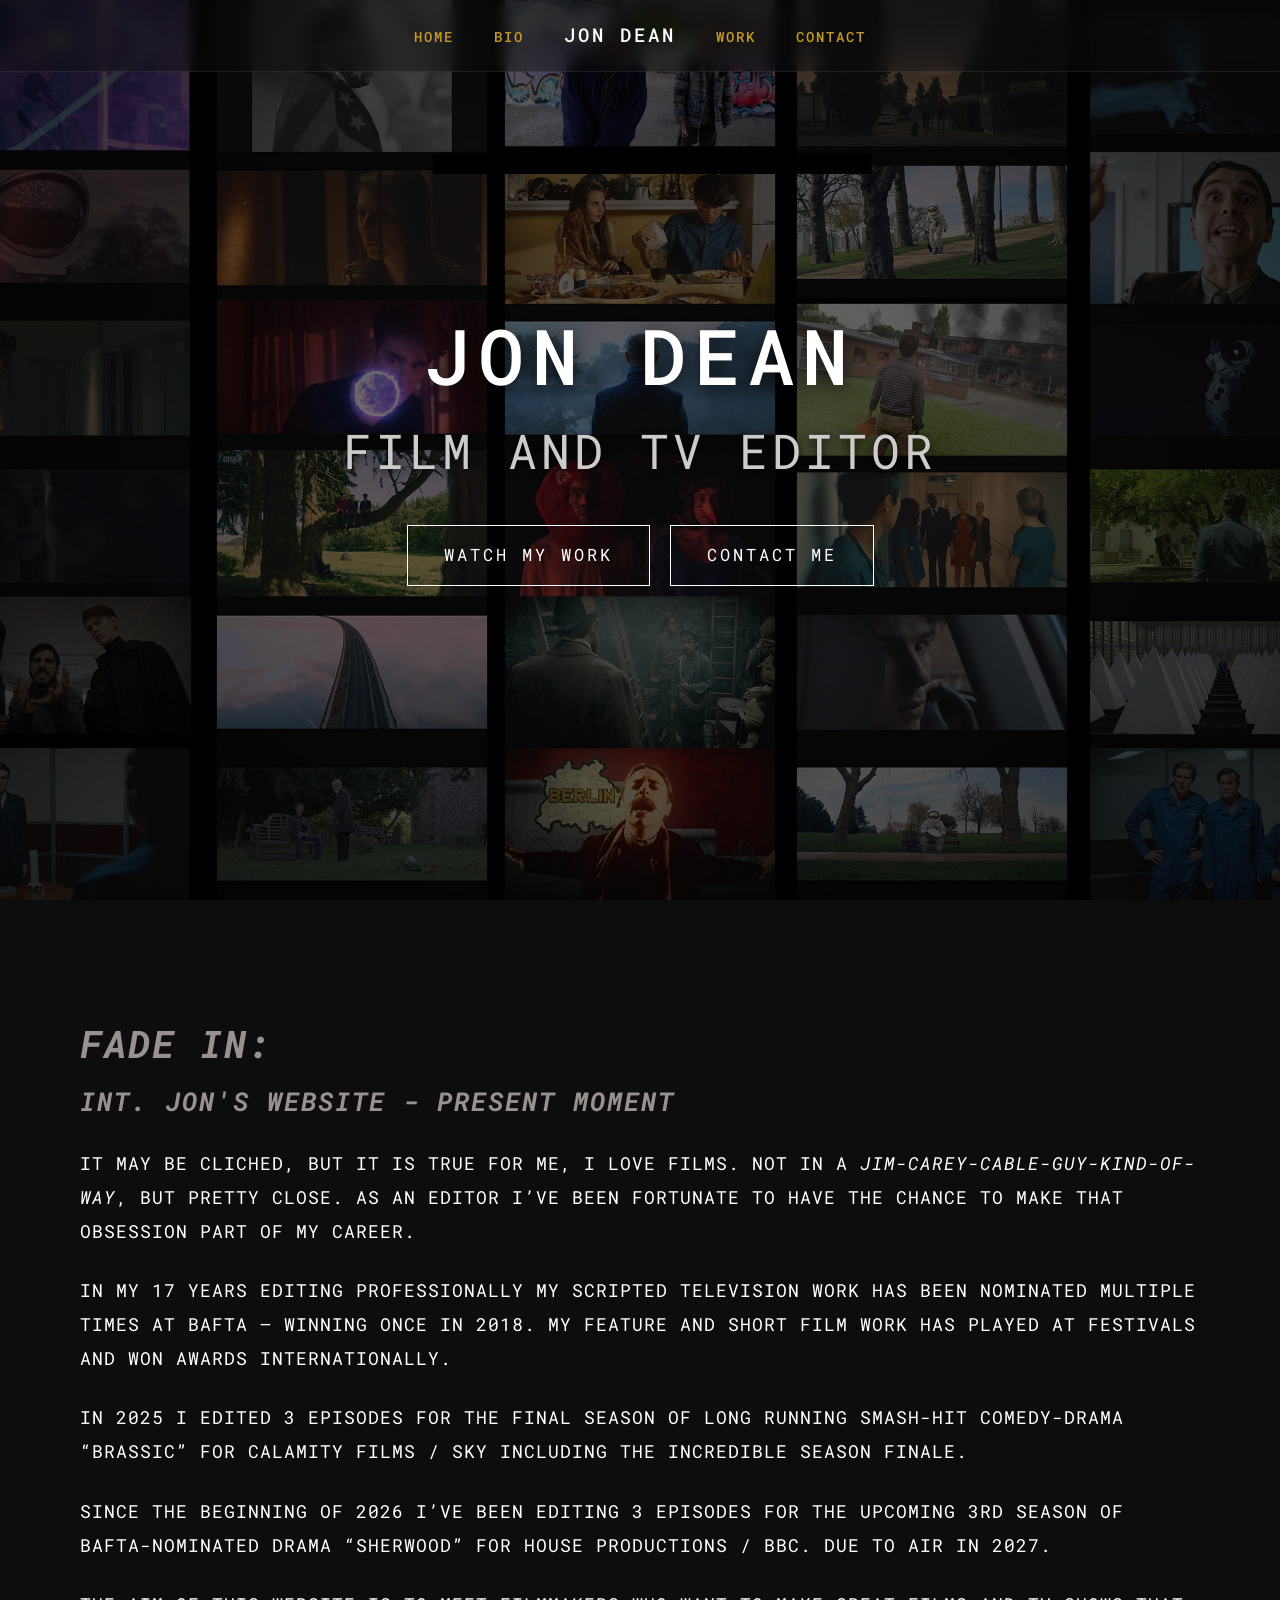
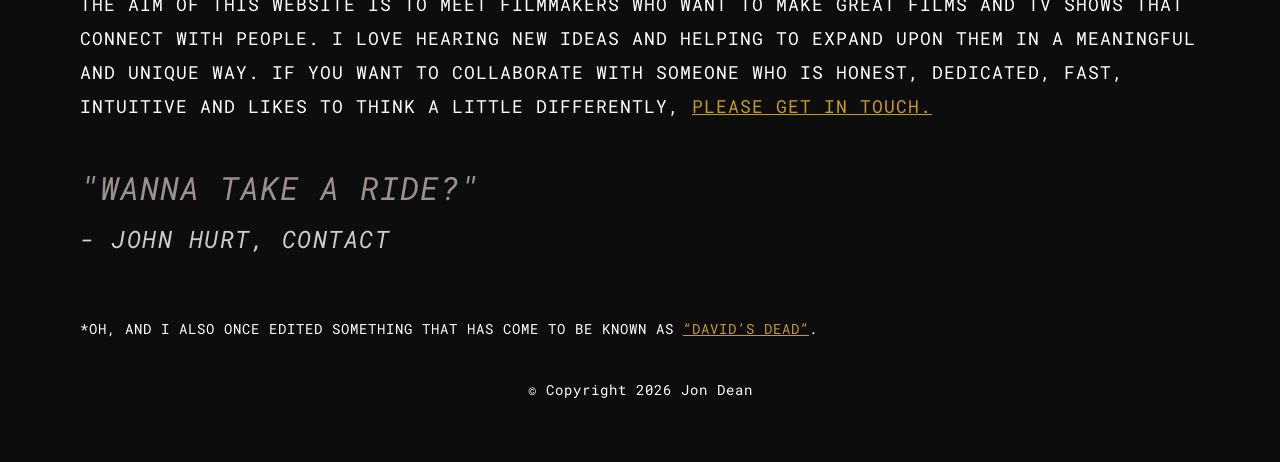
==== index.html @ 11623332 "Description of what you changed" ====
<!DOCTYPE html>
<html lang="en">
<head>
  <meta charset="UTF-8">
  <meta name="viewport" content="width=device-width, initial-scale=1.0">
  <title>Jon Dean - Film & TV Editor</title>
  <link rel="stylesheet" href="style.css">
  <link rel="preconnect" href="https://fonts.googleapis.com">
  <link rel="preconnect" href="https://fonts.gstatic.com" crossorigin>
  <link href="https://fonts.googleapis.com/css2?family=Roboto+Mono:ital,wght@0,100..700;1,100..700&display=swap" rel="stylesheet">
</head>
<body class="home-page">

  <!-- NAVIGATION HEADER -->
  <header class="navbar">
    <nav class="nav-container">
      <ul class="nav-links">
        <li><a href="index.html#home">HOME</a></li>
        <li><a href="index.html#bio">BIO</a></li>
        <li class="logo"><a href="index.html#home">JON DEAN</a></li>
        <li><a href="work.html">WORK</a></li>
        <li><a href="contact.html">CONTACT</a></li>
      </ul>
    </nav>
  </header>

  <!-- HERO SECTION -->
  <section id="home" class="home-hero">
    <img src="images/website-banner.jpg" alt="Jon Dean Grid" class="hero-bg-img">
    <div class="hero-overlay"></div>

    <div class="home-hero-content">
      <h1>JON DEAN</h1>
      <h2>FILM AND TV EDITOR</h2>
      <div class="hero-buttons">
        <a href="work.html" class="btn btn-outline">WATCH MY WORK</a>
        <a href="contact.html" class="btn btn-outline">CONTACT ME</a>
      </div>
    </div>
  </section>

  <!-- Screenplay Bio Section -->
  <section id="bio" class="script-container">
    
    <!-- Script Header Elements (Italicized & Bold) -->
    <h1 class="fade-in"><em>FADE IN:</em></h1>
    <h2 class="scene-heading"><em>INT. JON'S WEBSITE - PRESENT MOMENT</em></h2>

    <!-- Script Body Content -->
    <div class="script-body">
      <p>
        IT MAY BE CLICHED, BUT IT IS TRUE FOR ME, I LOVE FILMS. NOT IN A <em>JIM-CAREY-CABLE-GUY-KIND-OF-WAY</em>, BUT PRETTY CLOSE. AS AN EDITOR I’VE BEEN FORTUNATE TO HAVE THE CHANCE TO MAKE THAT OBSESSION PART OF MY CAREER.
      </p>

      <p>
        IN MY 17 YEARS EDITING PROFESSIONALLY MY SCRIPTED TELEVISION WORK HAS BEEN NOMINATED MULTIPLE TIMES AT BAFTA – WINNING ONCE IN 2018. MY FEATURE AND SHORT FILM WORK HAS PLAYED AT FESTIVALS AND WON AWARDS INTERNATIONALLY.
      </p>

      <p>
        IN 2025 I EDITED 3 EPISODES FOR THE FINAL SEASON OF LONG RUNNING SMASH-HIT COMEDY-DRAMA “BRASSIC” FOR CALAMITY FILMS / SKY INCLUDING THE INCREDIBLE SEASON FINALE.
      </p>

      <p>
        SINCE THE BEGINNING OF 2026 I’VE BEEN EDITING 3 EPISODES FOR THE UPCOMING 3RD SEASON OF BAFTA-NOMINATED DRAMA “SHERWOOD” FOR HOUSE PRODUCTIONS / BBC. DUE TO AIR in 2027.
      </p>

      <p>
        THE AIM OF THIS WEBSITE IS TO MEET FILMMAKERS WHO WANT TO MAKE GREAT FILMS AND TV SHOWS THAT CONNECT WITH PEOPLE. I LOVE HEARING NEW IDEAS AND HELPING TO EXPAND UPON THEM IN A MEANINGFUL AND UNIQUE WAY. IF YOU WANT TO COLLABORATE WITH SOMEONE WHO IS HONEST, DEDICATED, FAST, INTUITIVE AND LIKES TO THINK A LITTLE DIFFERENTLY, <a href="contact.html" class="inline-link">PLEASE GET IN TOUCH.</a>
      </p>
    </div>

    <!-- Script Quote / Outro -->
    <div class="script-quote">
      <p class="quote-line"><em>"WANNA TAKE A RIDE?"</em></p>
      <p class="quote-author"><em>- JOHN HURT, CONTACT</em></p>
    </div>

       <p class="script-footnote">
      *OH, AND I ALSO ONCE EDITED SOMETHING THAT HAS COME TO BE KNOWN AS <a href="https://www.youtube.com/watch?v=97pEKGNT0Xw" class="inline-link" target="_blank" rel="noopener">“DAVID’S DEAD”</a>.
    </p>

  </section>

  <!-- FOOTER -->
  <footer class="site-footer">
    <p>&copy; Copyright <span id="year"></span> Jon Dean</p>
  </footer>

  <script>
    document.getElementById("year").textContent = new Date().getFullYear();
  </script>

</body>
</html>
---- style.css ----
/* ==========================================
   GLOBAL RESET & BASE STYLES
   ========================================== */
* {
  margin: 0;
  padding: 0;
  box-sizing: border-box;
}

html {
  scroll-behavior: smooth;
  scroll-padding-top: 0px; /* Offset for fixed navbar on smooth scroll */
}

body {
  font-family: 'Roboto Mono', monospace;
  background-color: #0d0d0d;
  color: #ffffff;
  line-height: 1.6;
}

a {
  color: inherit;
  text-decoration: none;
}

/* ==========================================
   NAVIGATION BAR
   ========================================== */
.navbar {
  position: fixed;
  top: 0;
  left: 0;
  width: 100%;
  z-index: 1000;
  background: rgba(13, 13, 13, 0.4);
  backdrop-filter: blur(8px);
  -webkit-backdrop-filter: blur(8px);
  border-bottom: 1px solid rgba(255, 255, 255, 0.08);
  padding: 20px 0;
}

.navbar nav ul {
  display: flex;
  justify-content: center;
  align-items: center;
  list-style: none;
  gap: 40px;
}

/* Page titles in header (Gold Accent) */
.navbar nav ul li a {
  font-size: 0.9rem;
  letter-spacing: 2px;
  font-weight: 500;
  color: #c59b27;
  transition: color 0.3s ease, opacity 0.3s ease;
}

.navbar nav ul li a:hover {
  color: #ffffff;
}

/* Center Logo ("JON DEAN") - Crisp White */
.navbar nav ul li.logo a {
  font-size: 1.2rem;
  font-weight: 500;
  letter-spacing: 3px;
  color: #ffffff;
}

/* ==========================================
   BUTTON STYLES
   ========================================== */
.btn {
  display: inline-block;
  padding: 12px 28px;
  font-family: 'Roboto Mono', monospace;
  font-size: 0.85rem;
  letter-spacing: 2px;
  text-transform: uppercase;
  transition: all 0.3s ease;
}

.btn-outline {
  background: transparent;
  color: #ffffff;
  border: 1px solid #ffffff;
}

.btn-outline:hover {
  background: #ffffff;
  color: #0d0d0d;
}

/* ==========================================
   HOMEPAGE STYLES
   ========================================== */
body.home-page {
  background-color: #0d0d0d;
  color: #ffffff;
}

/* Homepage Hero Section - Centered Layout */
.home-hero {
  position: relative;
  width: 100%;
  height: 100vh;
  overflow: hidden;
  display: flex;
  justify-content: center;
  align-items: center;
  text-align: center;
  padding: 0 20px;
}

/* Hero Background Image */
.home-hero .hero-bg-img {
  position: absolute;
  top: 0;
  left: 0;
  width: 100%;
  height: 100%;
  object-fit: cover;
  object-position: center center;
  z-index: 1;
}

.home-hero .hero-overlay {
  position: absolute;
  top: 0;
  left: 0;
  width: 100%;
  height: 100%;
  background: rgba(0, 0, 0, 0.45);
  z-index: 2;
}

.home-hero-content {
  position: relative;
  z-index: 3;
  max-width: 800px;
  margin: 0 auto;
}

.home-hero-content h1 {
  font-family: 'Roboto Mono', monospace;
  font-size: clamp(2.8rem, 6vw, 5rem);
  font-weight: 500;
  letter-spacing: 8px;
  line-height: 1.1;
  margin-bottom: 15px;
  text-shadow: 0 4px 20px rgba(0, 0, 0, 0.8);
}

.home-hero-content h2 {
  font-family: 'Roboto Mono', monospace;
  font-size: clamp(3rem, 2vw, 4rem);
  font-weight: 400;
  letter-spacing: 4px;
  color: #cccccc;
  margin-bottom: 35px;
  text-shadow: 0 2px 10px rgba(0, 0, 0, 0.8);
}

.hero-buttons {
  display: flex;
  justify-content: center;
  gap: 20px;
}

/* Homepage Hero Buttons - Larger Box & Text Size */
.hero-buttons .btn {
  padding: 16px 36px;
  font-size: 1.05rem;
  letter-spacing: 3px;
}

/* ==========================================
   SCREENPLAY BIO SECTION
   ========================================== */
.script-container {
  max-width: 1200px;
  margin: 0 auto;
  padding: 120px 40px 30px;
  font-family: 'Roboto Mono', monospace;
  color: #ffffff; /* Crisp white for main text */
  text-align: left;
}

/* Headings: FADE IN: & INT. JON'S WEBSITE (#99908F) */
.script-container .fade-in {
  font-size: 2.4rem;
  font-weight: 700;
  letter-spacing: 2px;
  margin-bottom: 20px;
  line-height: 1.2;
  color: #99908F;
}

.script-container .scene-heading {
  font-size: 1.62rem;
  font-weight: 700;
  letter-spacing: 2px;
  margin-bottom: 30px;
  line-height: 1.2;
  color: #99908F;
}

/* Script Body Paragraphs */
.script-body p {
  font-size: 1.14rem;
  line-height: 1.85;
  letter-spacing: 1px;
  color: #ffffff;
  margin-bottom: 26px;
  text-transform: uppercase;
}

.script-body p em {
  font-style: italic;
}

/* Inline Link ("PLEASE GET IN TOUCH") */
.script-body .inline-link {
  color: #c59b27;
  text-decoration: underline;
  transition: opacity 0.2s ease, color 0.2s ease;
}

.script-body .inline-link:hover {
  color: #ffffff;
  opacity: 0.85;
}

/* Quote Section ("WANNA TAKE A RIDE?") (#99908F) */
.script-quote {
  margin-top: 45px;
}

.script-quote .quote-line {
  font-size: 2rem;
  line-height: 1.25;
  margin-bottom: 12px;
  letter-spacing: 1px;
  text-transform: uppercase;
  color: #99908F;
}

/* John Hurt Attribution (#99908F) */
.script-quote .quote-author {
  font-size: 1.5rem;
  color: #99908F;
  letter-spacing: 1.5px;
  text-transform: uppercase;
}

/* John Hurt Attribution (Scaled down 25% to 1.5rem) */
.script-quote .quote-author {
  font-size: 1.5rem; /* Reduced from 2rem */
  color: #cccccc; /* Light grey */
  letter-spacing: 1.5px;
  text-transform: uppercase;
}

/* John Hurt Attribution (#99908F) */
.script-quote .quote-author {
  font-size: 1.5rem;
  color: #99908F;
  letter-spacing: 1.5px;
  text-transform: uppercase;
}

/* Small footnote below the quote */
.script-footnote {
  margin-top: 60px;
  font-size: 0.85rem;
  line-height: 1.6;
  letter-spacing: 1px;
  color: #ffffff;
  text-transform: uppercase;
}

.script-footnote a.inline-link,
.script-footnote a.inline-link:visited {
  color: #c59b27;
  text-decoration: underline;
}

.script-footnote a.inline-link:hover {
  color: #ffffff;
  opacity: 0.85;
}

/* John Hurt Attribution (Scaled down 25% to 1.5rem) */
.script-quote .quote-author {
  font-size: 1.5rem; /* Reduced from 2rem */
  color: #cccccc; /* Light grey */
  letter-spacing: 1.5px;
  text-transform: uppercase;
}


/* ==========================================
   PORTFOLIO & WORK STYLES
   ========================================== */
.work-hero {
  padding-top: 140px;
  padding-bottom: 40px;
  text-align: center;
}

/* SHOW DON'T TELL - Exact match to CUT TO DIALOGUE */
.work-hero h1 {
  font-family: 'Roboto Mono', monospace;
  font-size: clamp(2.5rem, 5vw, 3.5rem);
  font-weight: 500;
  letter-spacing: 6px;
  color: #ffffff;
  margin-bottom: 25px;
}

.work-hero p {
  color: #888888;
  font-size: 0.9rem;
  letter-spacing: 1px;
  margin-bottom: 30px;
}

.work-hero p a {
  color: #c59b27; /* Gold accent color */
  text-decoration: underline;
  transition: opacity 0.3s ease;
}

.work-hero p a:hover {
  opacity: 0.8;
}

.work-jump-nav {
  display: flex;
  justify-content: center;
  gap: 20px;
}

/* Work Page Buttons (TELEVISION & FILM) - Slightly Larger */
.work-jump-nav .btn {
  padding: 16px 36px;
  font-size: 1.05rem;
  letter-spacing: 3px;
}

.portfolio-container {
  max-width: 1200px;
  margin: 0 auto;
  padding: 40px 20px 100px;
}

.work-category {
  margin-bottom: 80px;
}

.work-category h2 {
  font-size: 1.5rem;
  letter-spacing: 3px;
  margin-bottom: 30px;
  border-bottom: 1px solid #222222;
  padding-bottom: 10px;
}

.portfolio-grid {
  display: grid;
  grid-template-columns: repeat(auto-fill, minmax(320px, 1fr));
  gap: 30px;
}

.portfolio-item {
  cursor: pointer;
  background: #141414;
  border: 1px solid #222222;
  transition: transform 0.3s ease, border-color 0.3s ease;
}

.portfolio-item:hover {
  transform: translateY(-5px);
  border-color: #444444;
}

.thumb-wrapper {
  position: relative;
  width: 100%;
  padding-top: 56.25%; /* 16:9 Aspect Ratio */
  overflow: hidden;
  background: #000;
}

.thumb-wrapper img {
  position: absolute;
  top: 0;
  left: 0;
  width: 100%;
  height: 100%;
  object-fit: cover;
  opacity: 0.85;
  transition: opacity 0.3s ease;
}

.portfolio-item:hover .thumb-wrapper img {
  opacity: 1;
}

.thumb-overlay {
  position: absolute;
  top: 0;
  left: 0;
  width: 100%;
  height: 100%;
  display: flex;
  justify-content: center;
  align-items: center;
  background: rgba(0, 0, 0, 0.3);
  opacity: 0;
  transition: opacity 0.3s ease;
}

.portfolio-item:hover .thumb-overlay {
  opacity: 1;
}

.play-icon {
  font-size: 2rem;
  color: #ffffff;
}

.item-info {
  padding: 20px;
}

.item-info h3 {
  font-size: 1rem;
  letter-spacing: 1.5px;
  margin-bottom: 5px;
}

.item-info p {
  font-size: 0.8rem;
  color: #777777;
  letter-spacing: 1px;
}

/* Graphic-only items (no video yet, e.g. Sherwood) */
.portfolio-item.no-video {
  cursor: default;
}

.portfolio-item.no-video:hover {
  transform: none;
  border-color: #222222;
}

/* Show the whole logo instead of cropping it to fill the box */
.portfolio-item.no-video .thumb-wrapper img {
  object-fit: contain;
  opacity: 1;
}

/* ==========================================
   LIGHTBOX MODAL
   ========================================== */
.video-modal {
  position: fixed;
  top: 0;
  left: 0;
  width: 100%;
  height: 100%;
  z-index: 2000;
  display: flex;
  justify-content: center;
  align-items: center;
  visibility: hidden;
  opacity: 0;
  transition: opacity 0.3s ease, visibility 0.3s ease;
}

.video-modal.active {
  visibility: visible;
  opacity: 1;
}

.modal-backdrop {
  position: absolute;
  top: 0;
  left: 0;
  width: 100%;
  height: 100%;
  background: rgba(0, 0, 0, 0.9);
}

.modal-content {
  position: relative;
  width: 90%;
  max-width: 900px;
  background: #111111;
  border: 1px solid #333333;
  z-index: 2001;
  padding: 30px;
  max-height: 90vh;
  overflow-y: auto;
}

.modal-close {
  position: absolute;
  top: 15px;
  right: 20px;
  background: none;
  border: none;
  color: #ffffff;
  font-size: 2rem;
  cursor: pointer;
  line-height: 1;
}

.iframe-container {
  position: relative;
  width: 100%;
  padding-top: 56.25%;
  margin-bottom: 25px;
  background: #000;
}

.iframe-container iframe {
  position: absolute;
  top: 0;
  left: 0;
  width: 100%;
  height: 100%;
}

.modal-info h3 {
  font-size: 1.3rem;
  letter-spacing: 2px;
  margin-bottom: 5px;
}

.modal-info h4 {
  font-size: 0.9rem;
  color: #888888;
  margin-bottom: 15px;
}

.modal-info p {
  font-size: 0.85rem;
  color: #cccccc;
  line-height: 1.6;
}

/* ==========================================
   CONTACT PAGE STYLES
   ========================================== */
body.contact-page {
  background-color: #0d0d0d;
  color: #ffffff;
}

/* Hero Section: 80vh creates space for form below */
.contact-hero {
  position: relative;
  width: 100%;
  height: 80vh;
  overflow: hidden;
  display: flex;
  justify-content: center;
  align-items: center;
  text-align: center;
  padding: 0 20px;
}

/* Background Image: crops out top black bar & centers subject */
.hero-bg-img {
  position: absolute;
  top: 0;
  left: 0;
  width: 100%;
  height: 100%;
  object-fit: cover;
  object-position: center 30%;
  z-index: 1;
}

/* Dark contrast overlay for text readability */
.hero-overlay {
  position: absolute;
  top: 0;
  left: 0;
  width: 100%;
  height: 100%;
  background: rgba(0, 0, 0, 0.35);
  z-index: 2;
}

.contact-hero-content {
  position: relative;
  z-index: 3;
  margin-top: 40px;
}

.contact-hero h1 {
  font-family: 'Roboto Mono', monospace;
  font-size: clamp(2.5rem, 5vw, 4.5rem);
  font-weight: 500;
  letter-spacing: 6px;
  color: #ffffff;
  margin-bottom: 25px;
  text-shadow: 0 2px 10px rgba(0, 0, 0, 0.6);
}

.contact-intro {
  font-family: 'Roboto Mono', monospace;
  font-size: clamp(0.85rem, 1.5vw, 1rem);
  color: #e0e0e0;
  line-height: 1.7;
  letter-spacing: 1px;
  text-shadow: 0 1px 6px rgba(0, 0, 0, 0.7);
}

/* Form Container below the Hero */
.contact-form-container {
  max-width: 650px;
  margin: 0 auto;
  padding: 60px 20px 100px;
}

.contact-form {
  display: flex;
  flex-direction: column;
  gap: 24px;
}

.form-group {
  display: flex;
  flex-direction: column;
  gap: 8px;
}

.form-group label {
  font-family: 'Roboto Mono', monospace;
  font-size: 0.85rem;
  text-transform: uppercase;
  letter-spacing: 1px;
  color: #ffffff;
}

.form-group input,
.form-group textarea {
  width: 100%;
  background: #181818;
  border: 1px solid #333333;
  color: #ffffff;
  padding: 14px 16px;
  font-family: 'Roboto Mono', monospace;
  font-size: 0.95rem;
  border-radius: 2px;
  outline: none;
  transition: border-color 0.3s ease, background-color 0.3s ease;
}

.form-group input:focus,
.form-group textarea:focus {
  border-color: #ffffff;
  background: #202020;
}

.contact-form button {
  align-self: flex-start;
  margin-top: 10px;
  cursor: pointer;
}

/* ==========================================
   SITE FOOTER (Copyright Notice)
   ========================================== */
.site-footer {
  max-width: 1200px;
  margin: 0 auto;
  padding: 10px 40px 60px;
  text-align: center; /* Centred as requested */
  font-family: 'Roboto Mono', monospace;
  font-size: 0.85rem;
  color: #ffffff;
  letter-spacing: 1px;
}
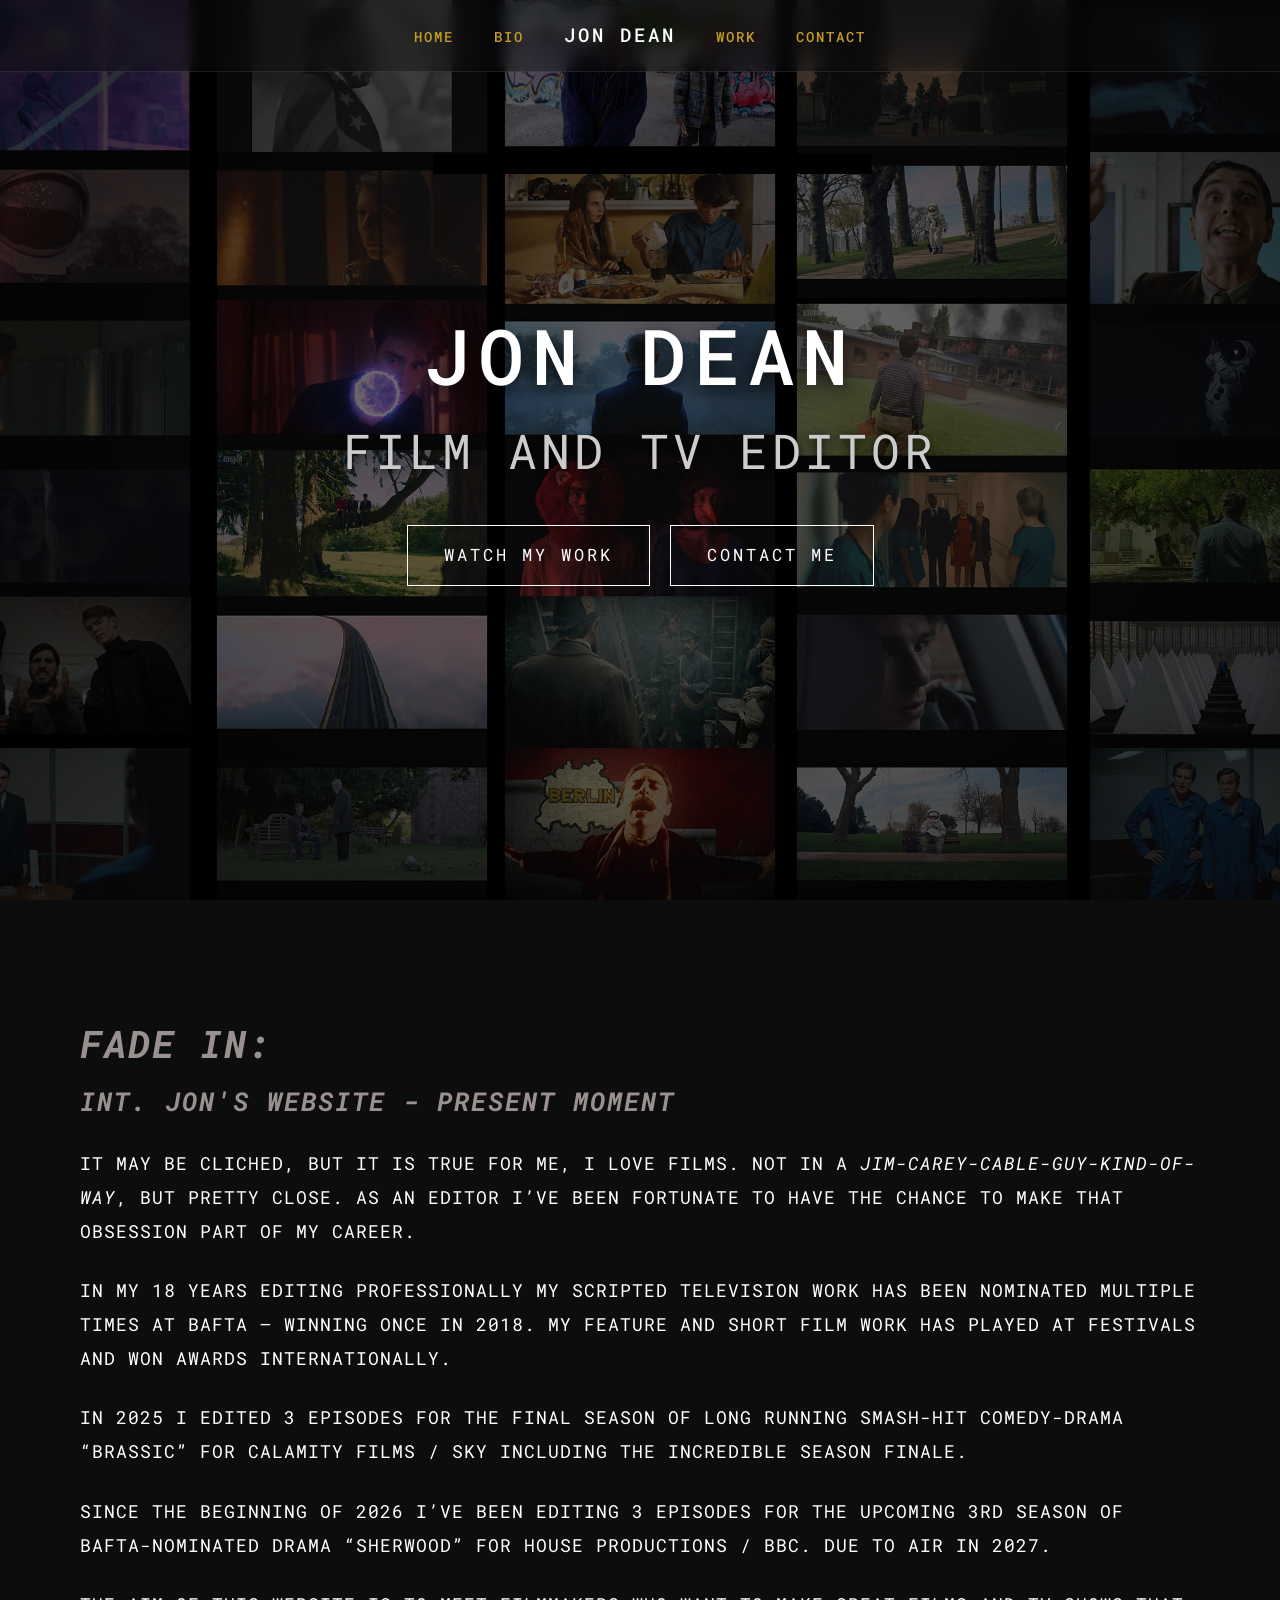
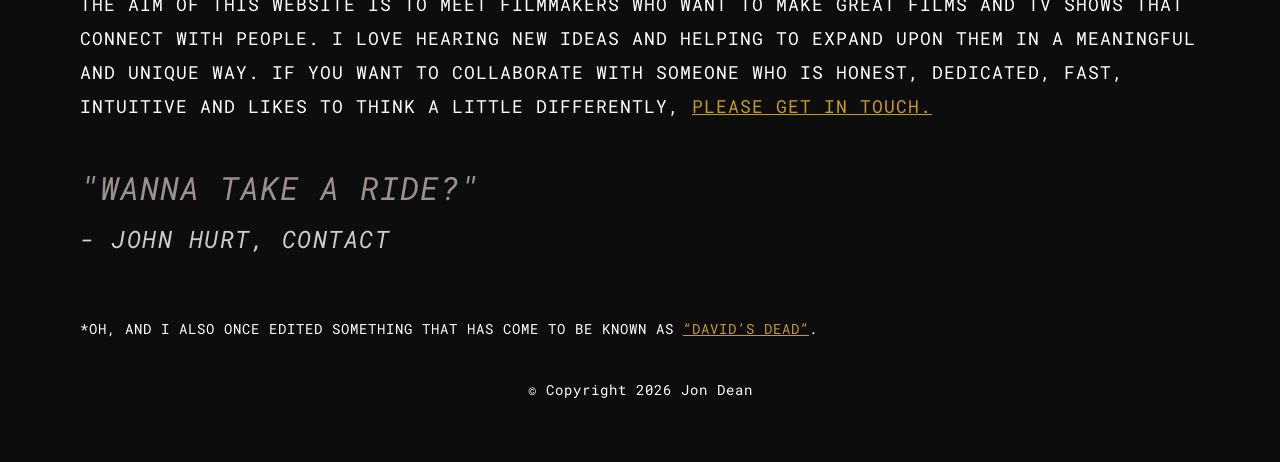
==== commit d5637277: "Description of what you changed" ====
--- a/index.html
+++ b/index.html
@@ -53,7 +53,7 @@
       </p>
 
       <p>
-        IN MY 17 YEARS EDITING PROFESSIONALLY MY SCRIPTED TELEVISION WORK HAS BEEN NOMINATED MULTIPLE TIMES AT BAFTA – WINNING ONCE IN 2018. MY FEATURE AND SHORT FILM WORK HAS PLAYED AT FESTIVALS AND WON AWARDS INTERNATIONALLY.
+        IN MY 18 YEARS EDITING PROFESSIONALLY MY SCRIPTED TELEVISION WORK HAS BEEN NOMINATED MULTIPLE TIMES AT BAFTA – WINNING ONCE IN 2018. MY FEATURE AND SHORT FILM WORK HAS PLAYED AT FESTIVALS AND WON AWARDS INTERNATIONALLY.
       </p>
 
       <p>
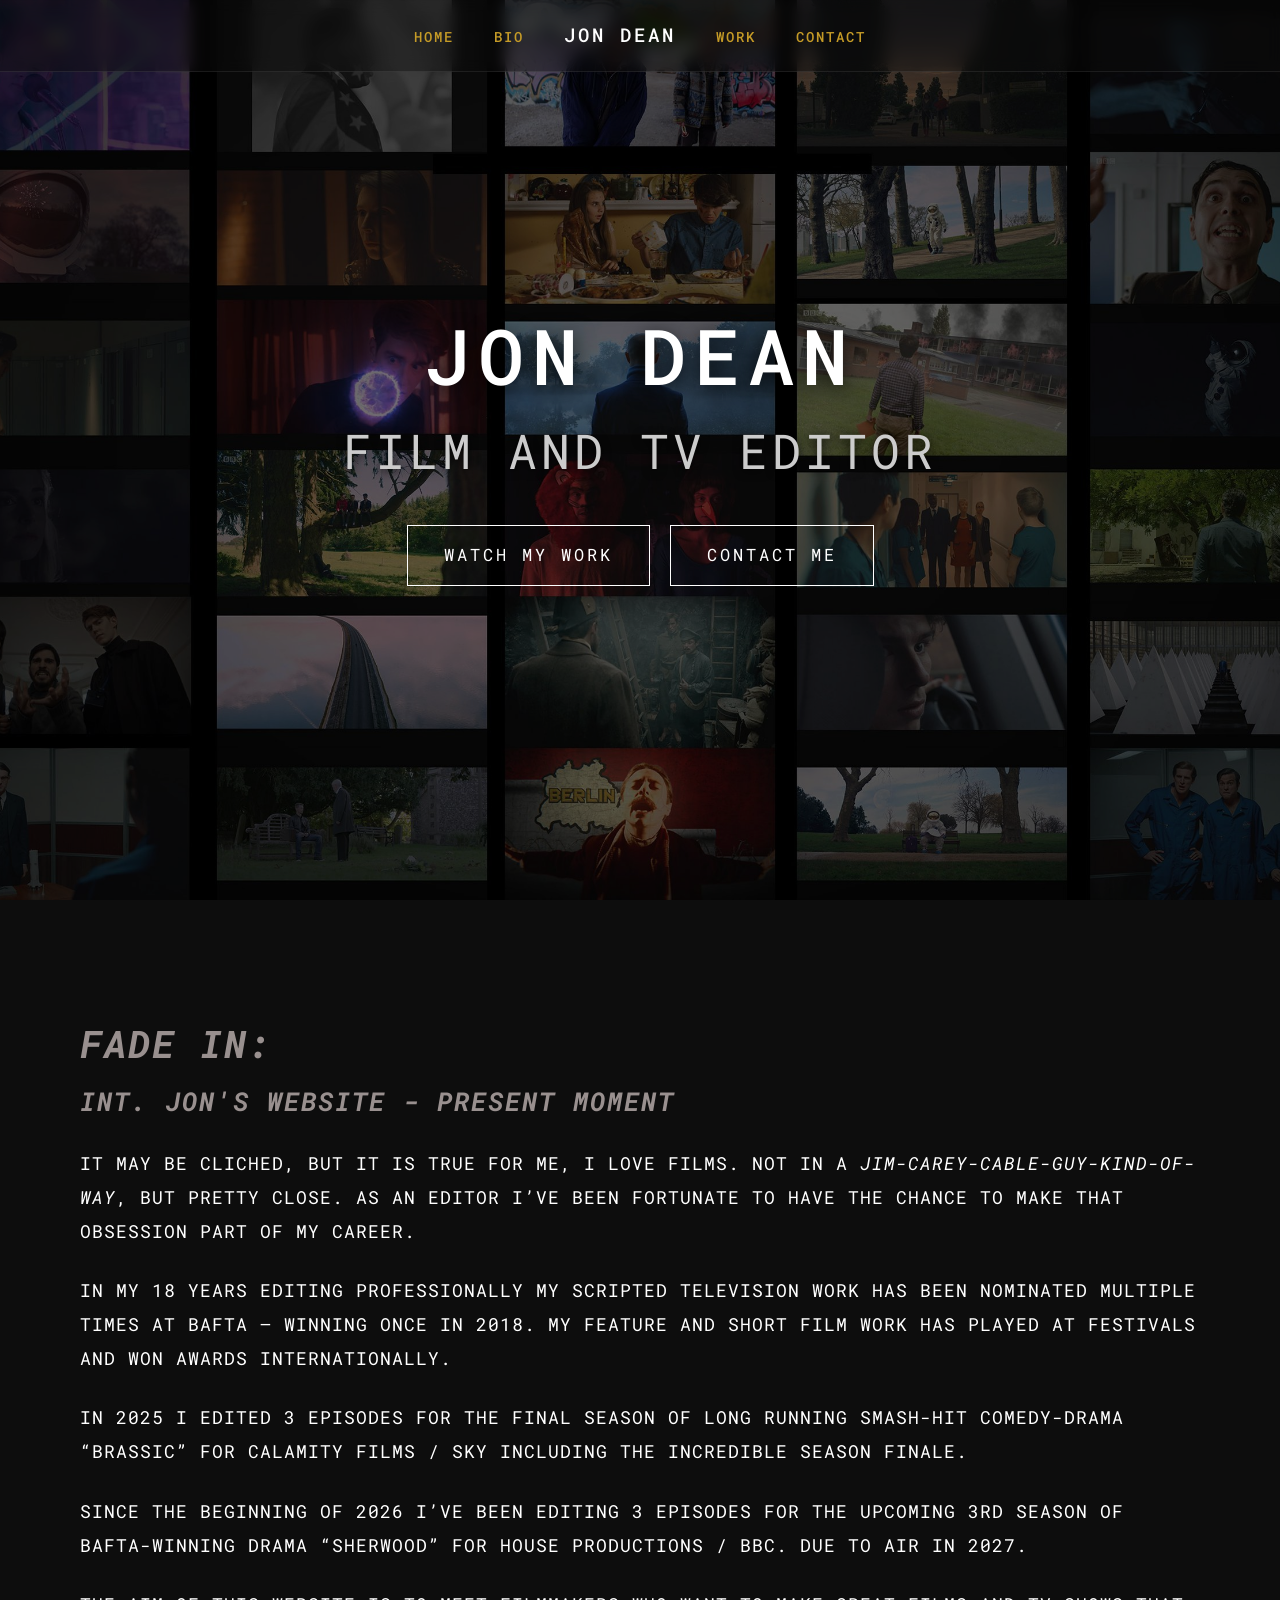
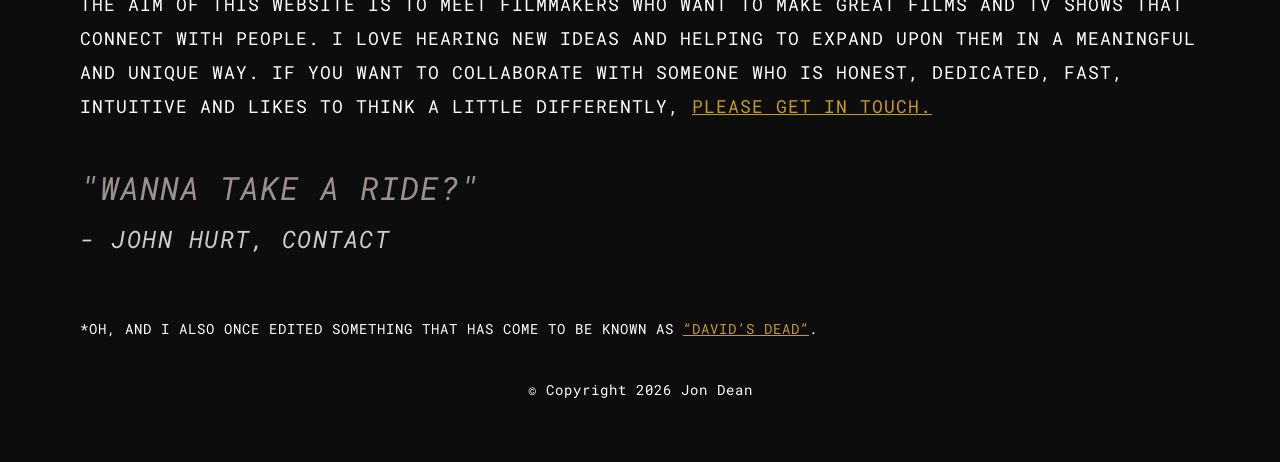
==== commit 5dbf02d5: "Updated portfolio details" ====
--- a/index.html
+++ b/index.html
@@ -61,7 +61,7 @@
       </p>
 
       <p>
-        SINCE THE BEGINNING OF 2026 I’VE BEEN EDITING 3 EPISODES FOR THE UPCOMING 3RD SEASON OF BAFTA-NOMINATED DRAMA “SHERWOOD” FOR HOUSE PRODUCTIONS / BBC. DUE TO AIR in 2027.
+        SINCE THE BEGINNING OF 2026 I’VE BEEN EDITING 3 EPISODES FOR THE UPCOMING 3RD SEASON OF BAFTA-WINNING DRAMA “SHERWOOD” FOR HOUSE PRODUCTIONS / BBC. DUE TO AIR in 2027.
       </p>
 
       <p>
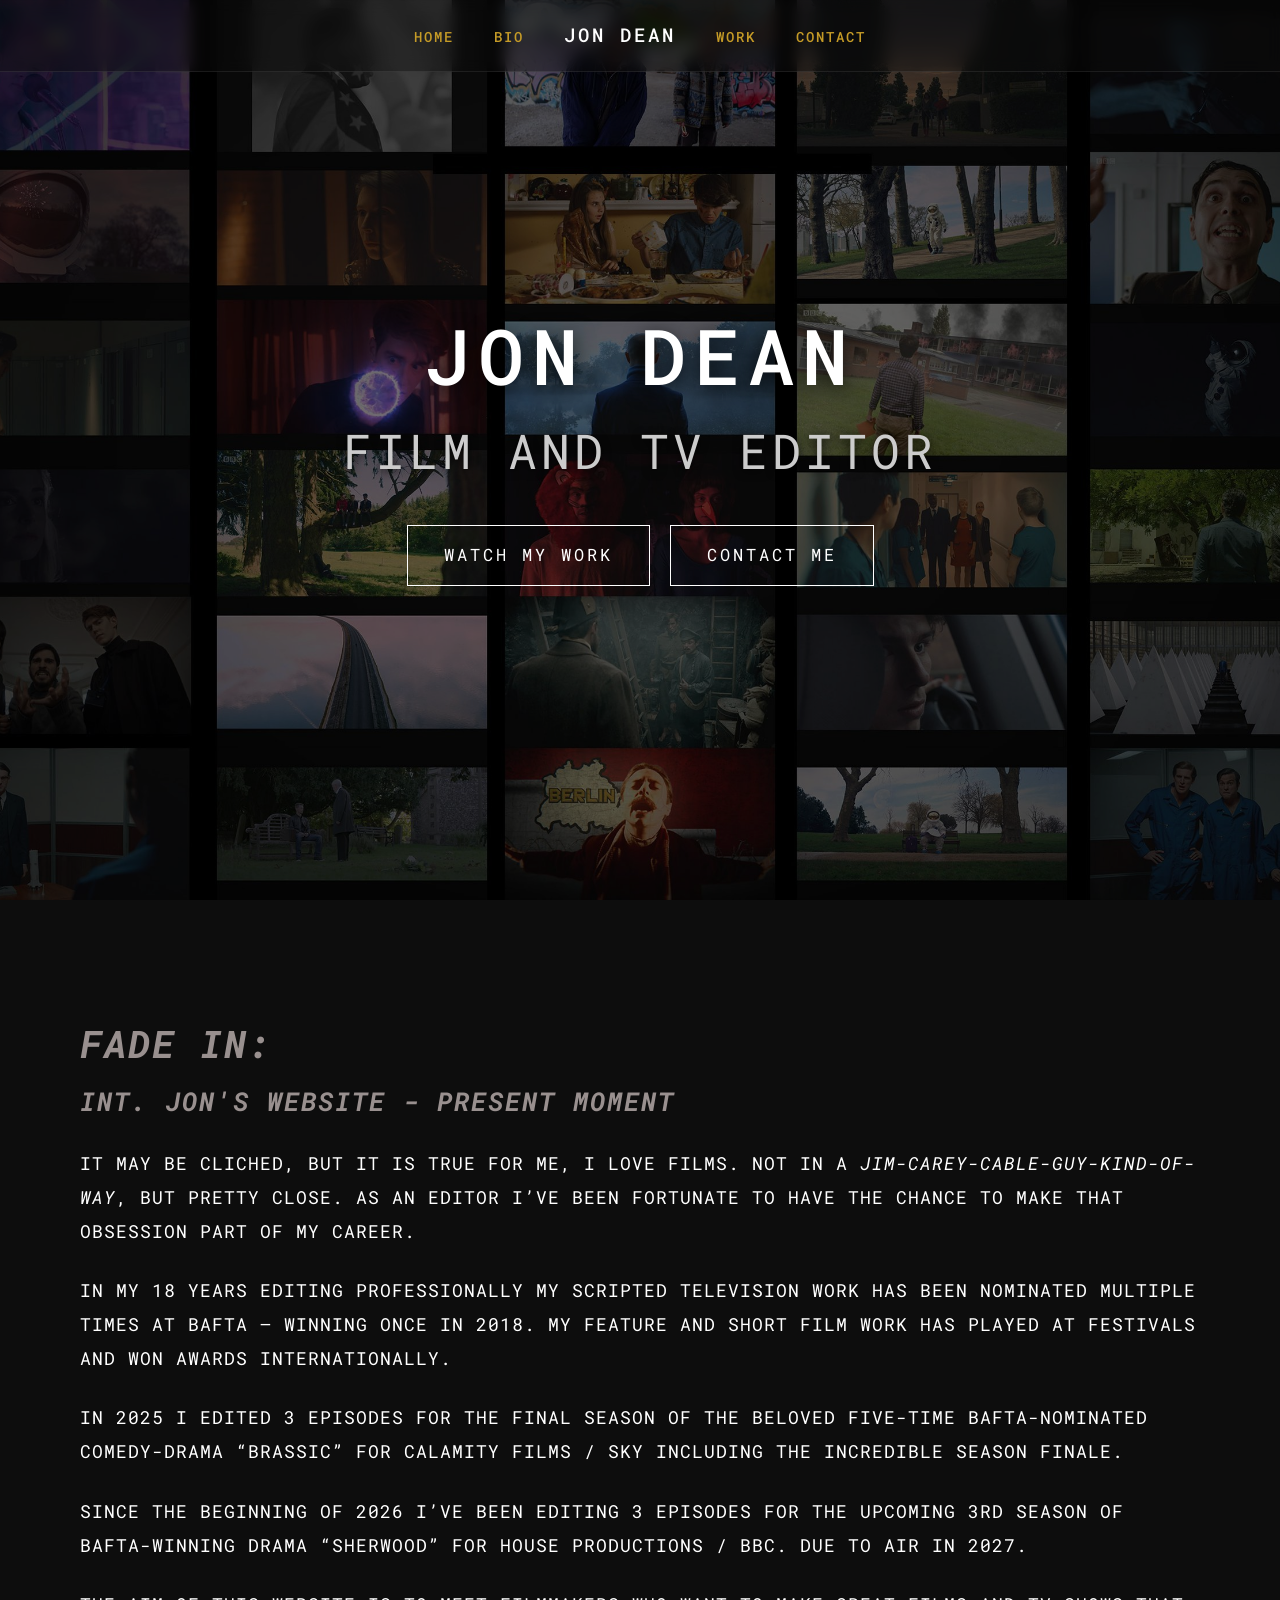
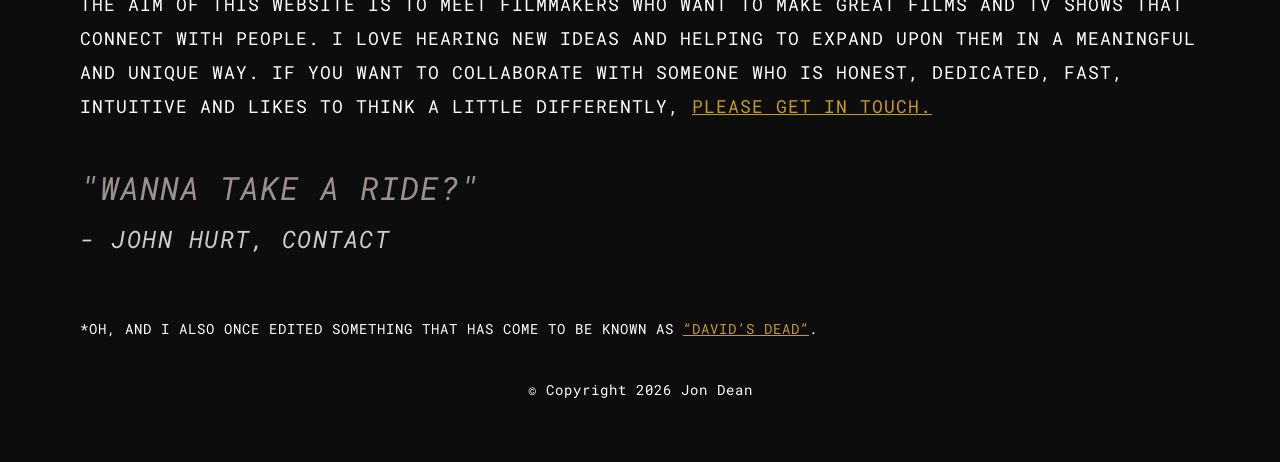
==== commit 7d2b50bc: "Updated portfolio details" ====
--- a/index.html
+++ b/index.html
@@ -57,7 +57,7 @@
       </p>
 
       <p>
-        IN 2025 I EDITED 3 EPISODES FOR THE FINAL SEASON OF LONG RUNNING SMASH-HIT COMEDY-DRAMA “BRASSIC” FOR CALAMITY FILMS / SKY INCLUDING THE INCREDIBLE SEASON FINALE.
+        IN 2025 I EDITED 3 EPISODES FOR THE FINAL SEASON OF THE BELOVED FIVE-TIME BAFTA-NOMINATED COMEDY-DRAMA “BRASSIC” FOR CALAMITY FILMS / SKY INCLUDING THE INCREDIBLE SEASON FINALE.
       </p>
 
       <p>
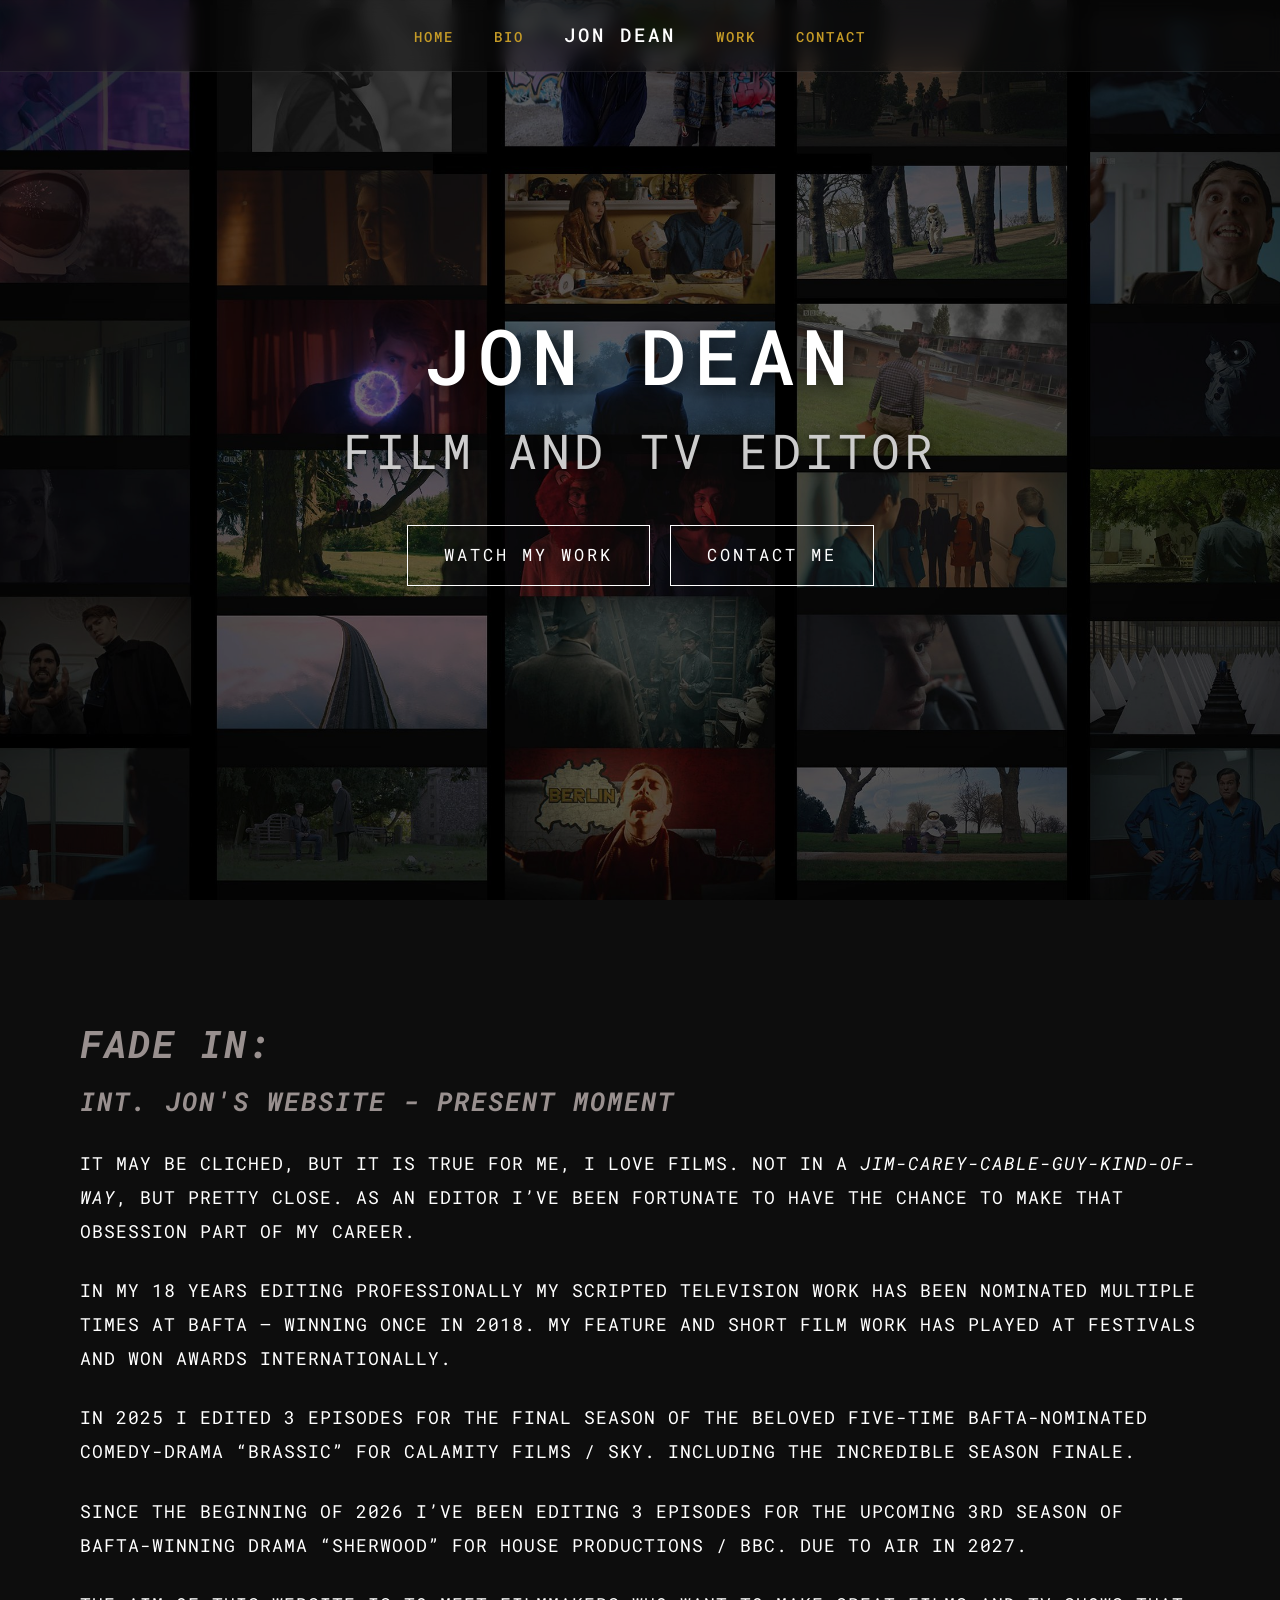
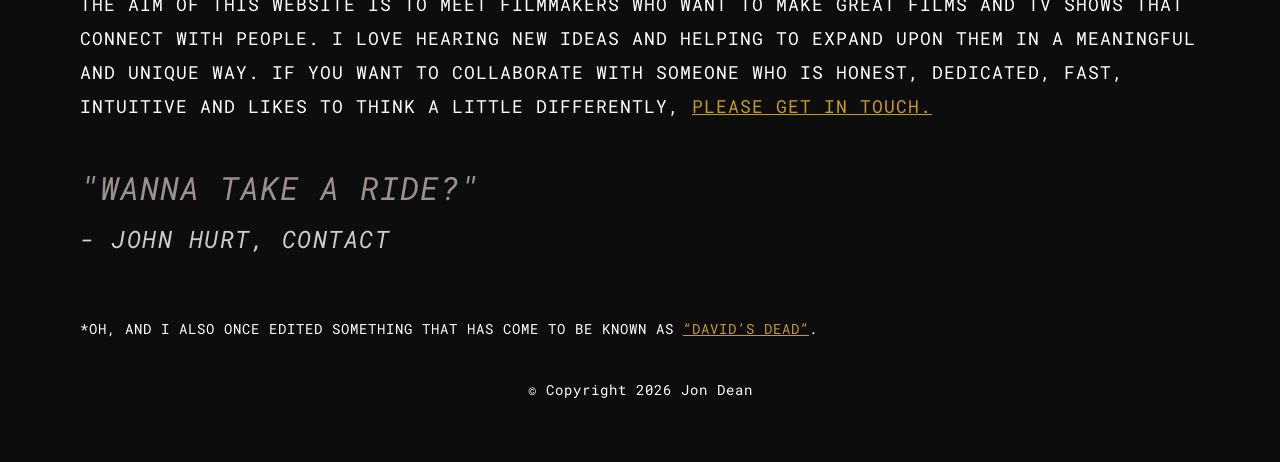
==== commit 3a7f57a6: "Updated portfolio details" ====
--- a/index.html
+++ b/index.html
@@ -57,7 +57,7 @@
       </p>
 
       <p>
-        IN 2025 I EDITED 3 EPISODES FOR THE FINAL SEASON OF THE BELOVED FIVE-TIME BAFTA-NOMINATED COMEDY-DRAMA “BRASSIC” FOR CALAMITY FILMS / SKY INCLUDING THE INCREDIBLE SEASON FINALE.
+        IN 2025 I EDITED 3 EPISODES FOR THE FINAL SEASON OF THE BELOVED FIVE-TIME BAFTA-NOMINATED COMEDY-DRAMA “BRASSIC” FOR CALAMITY FILMS / SKY. INCLUDING THE INCREDIBLE SEASON FINALE.
       </p>
 
       <p>
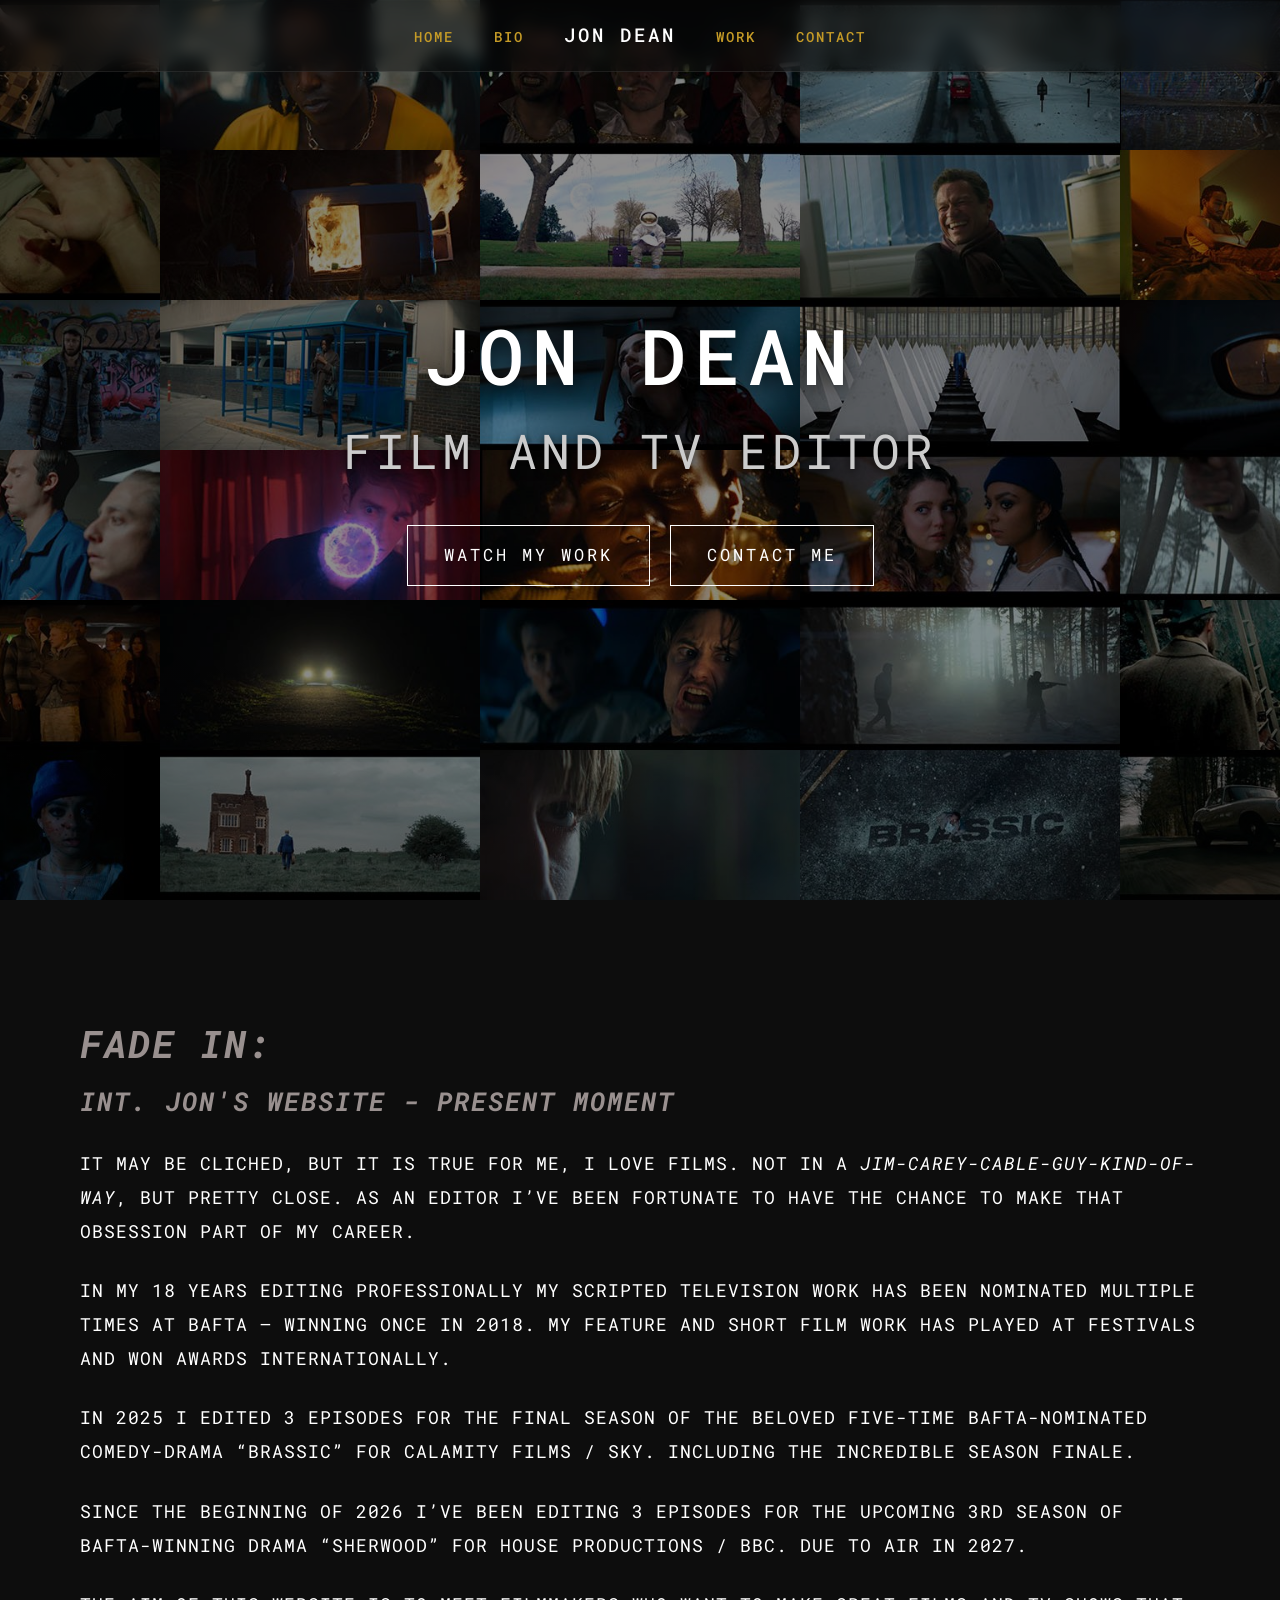
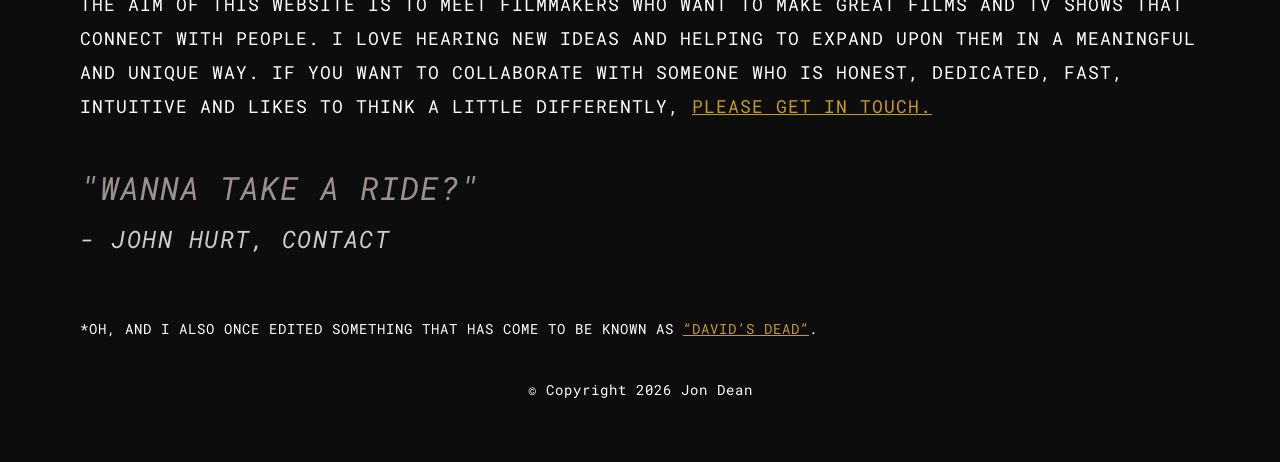
==== commit 839bb0fb: "Sync latest site files and banner animation from iMac" ====
--- a/index.html
+++ b/index.html
@@ -24,9 +24,14 @@
     </nav>
   </header>
 
-  <!-- HERO SECTION -->
+ <!-- HERO SECTION -->
   <section id="home" class="home-hero">
-    <img src="images/website-banner.jpg" alt="Jon Dean Grid" class="hero-bg-img">
+    <div class="hero-banner">
+      <img class="banner-poster" src="images/banner/poster.jpg" alt="">
+      <div id="banner" class="banner">
+        <img class="banner-final" src="images/banner/banner-full.jpg" alt="Jon Dean Grid">
+      </div>
+    </div>
     <div class="hero-overlay"></div>
 
     <div class="home-hero-content">
@@ -38,6 +43,9 @@
       </div>
     </div>
   </section>
+
+  <script src="images/banner/banner-config.js"></script>
+  <script src="images/banner/banner.js"></script>
 
   <!-- Screenplay Bio Section -->
   <section id="bio" class="script-container">
--- a/style.css
+++ b/style.css
@@ -134,6 +134,69 @@
   height: 100%;
   background: rgba(0, 0, 0, 0.45);
   z-index: 2;
+}
+
+/* Animated hero banner */
+.hero-banner {
+  position: absolute;
+  inset: 0;
+  z-index: 1;
+  overflow: hidden;
+  container-type: size;
+  background: #000;
+}
+
+.banner-poster {
+  position: absolute;
+  inset: 0;
+  width: 100%;
+  height: 100%;
+  object-fit: cover;
+  object-position: center center;
+}
+
+/* 16:9 stage that always covers the hero box */
+.banner {
+  position: absolute;
+  top: 50%;
+  left: 50%;
+  width: 100%;                               /* fallback */
+  width: max(100cqw, calc(100cqh * 16 / 9)); /* cover behaviour */
+  aspect-ratio: 16 / 9;
+  transform: translate(-50%, -50%);
+}
+
+.banner-tile {
+  position: absolute;
+  object-fit: cover;
+  opacity: 0;
+  transition: opacity 0.9s ease-out;
+  z-index: 1;
+}
+.banner-tile.show { opacity: 1; }
+
+.banner-final {
+  position: absolute;
+  inset: 0;
+  width: 100%;
+  height: 100%;
+  display: block;
+  z-index: 2;
+}
+.banner.anim .banner-final {
+  opacity: 0;
+  transition: opacity 1s ease;
+}
+.banner.anim.done .banner-final { opacity: 1; }
+
+/* subtle vignette */
+.hero-banner::after {
+  content: "";
+  position: absolute;
+  inset: 0;
+  z-index: 3;
+  pointer-events: none;
+  background: radial-gradient(ellipse at center, rgba(0,0,0,0) 50%, rgba(0,0,0,0.35) 100%);
 }
 
 .home-hero-content {
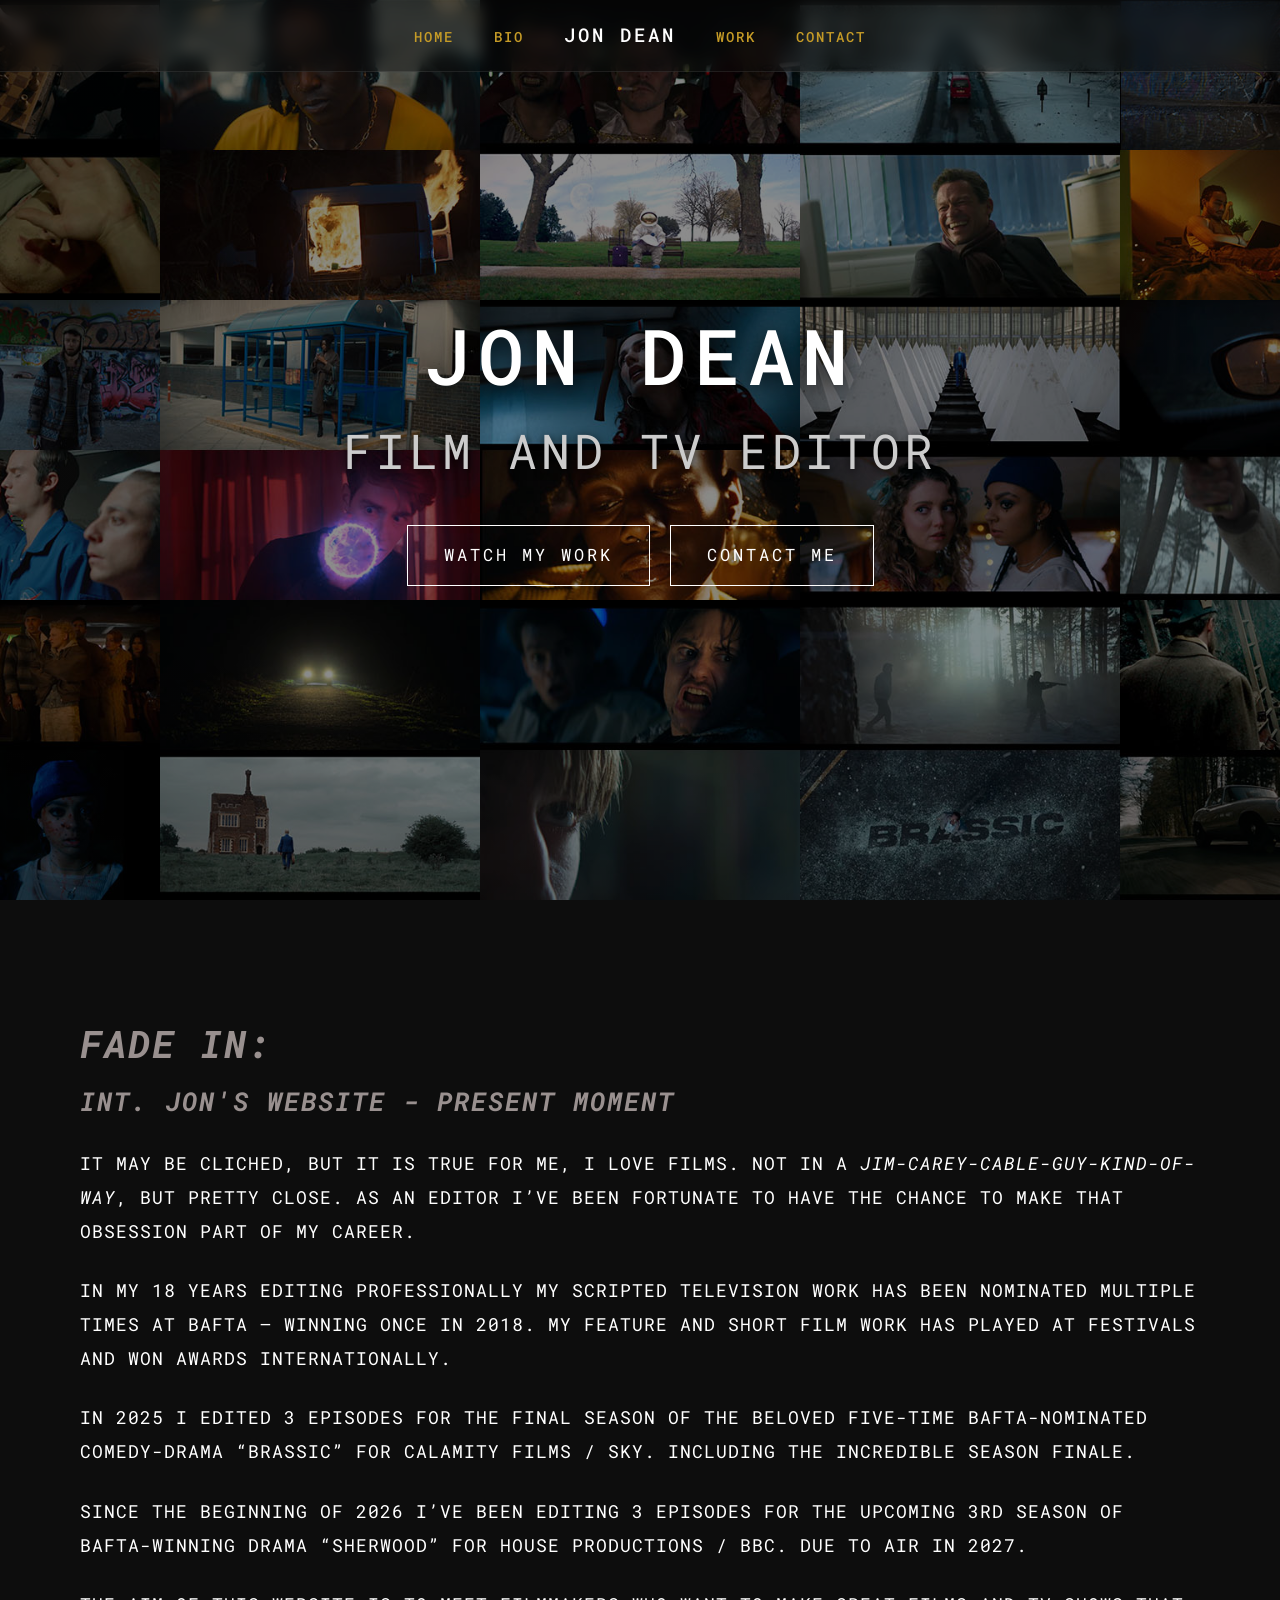
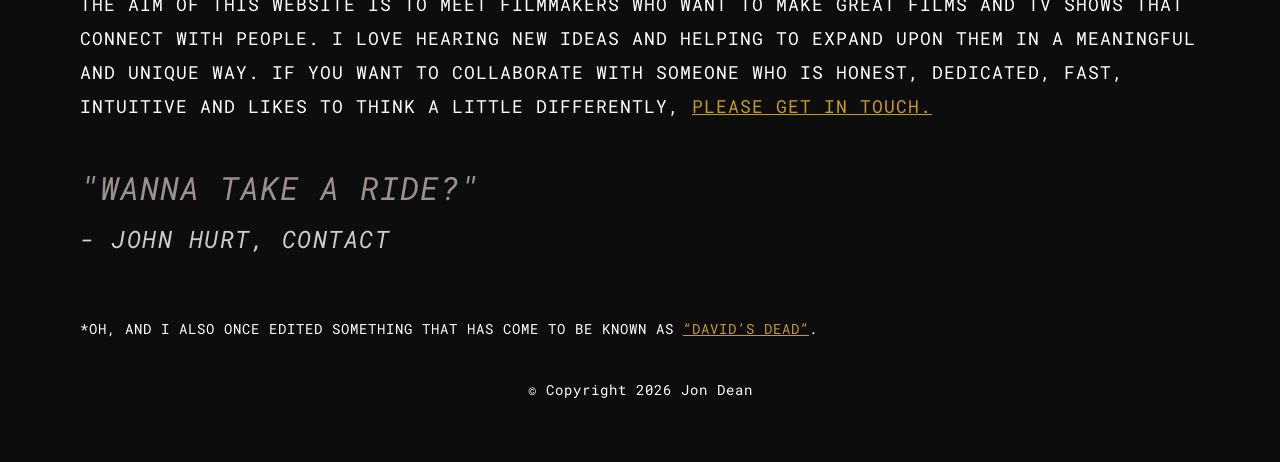
==== commit 0e4f18af: "Updated banner behaviour" ====
--- a/index.html
+++ b/index.html
@@ -8,6 +8,7 @@
   <link rel="preconnect" href="https://fonts.googleapis.com">
   <link rel="preconnect" href="https://fonts.gstatic.com" crossorigin>
   <link href="https://fonts.googleapis.com/css2?family=Roboto+Mono:ital,wght@0,100..700;1,100..700&display=swap" rel="stylesheet">
+<noscript><style>.banner-final { opacity: 1; animation: none; }</style></noscript>
 </head>
 <body class="home-page">
 
--- a/style.css
+++ b/style.css
@@ -175,6 +175,7 @@
 }
 .banner-tile.show { opacity: 1; }
 
+/* Final full image: hidden until the tiles finish, then fades in */
 .banner-final {
   position: absolute;
   inset: 0;
@@ -182,12 +183,15 @@
   height: 100%;
   display: block;
   z-index: 2;
-}
-.banner.anim .banner-final {
   opacity: 0;
   transition: opacity 1s ease;
-}
-.banner.anim.done .banner-final { opacity: 1; }
+  animation: bannerReveal 1s ease 8s forwards; /* failsafe if the JS never runs */
+}
+.banner.done .banner-final {
+  opacity: 1;
+  animation: none;
+}
+@keyframes bannerReveal { to { opacity: 1; } }
 
 /* subtle vignette */
 .hero-banner::after {
@@ -751,4 +755,4 @@
   font-size: 0.85rem;
   color: #ffffff;
   letter-spacing: 1px;
-}+}
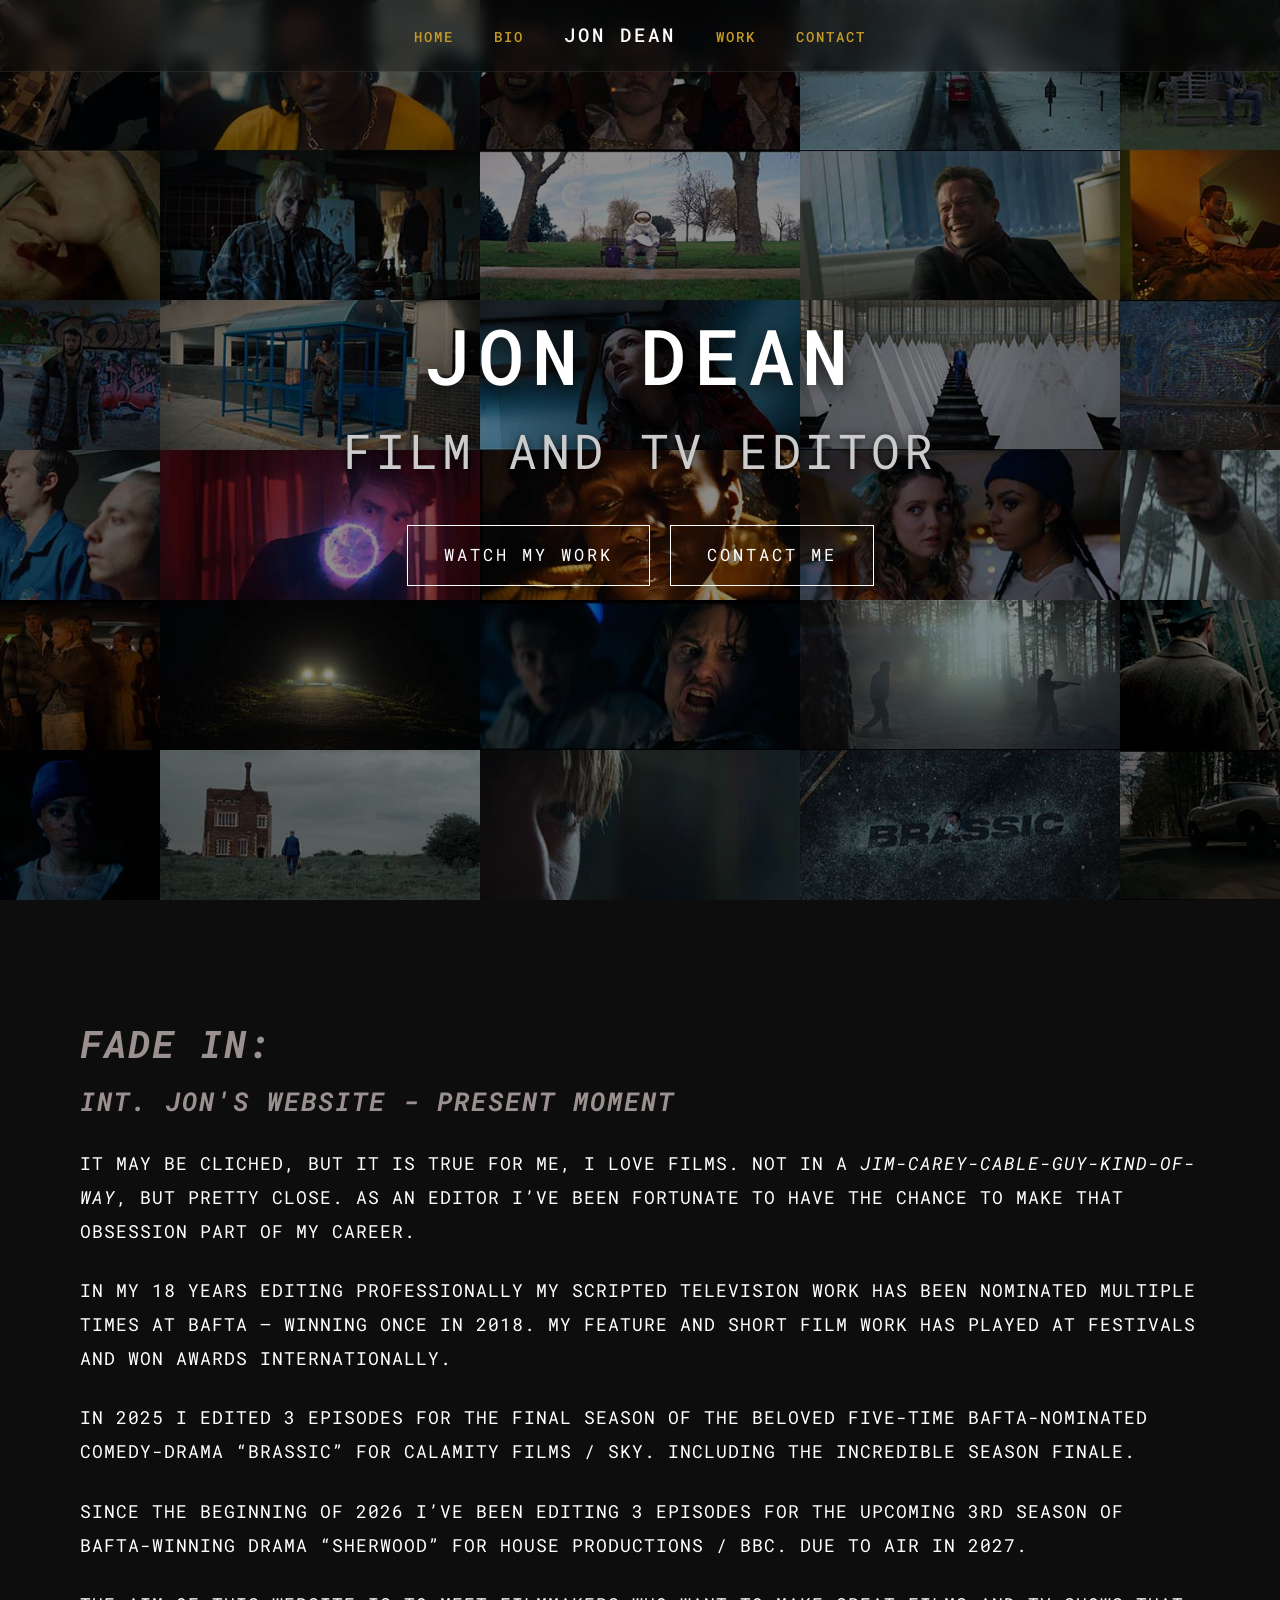
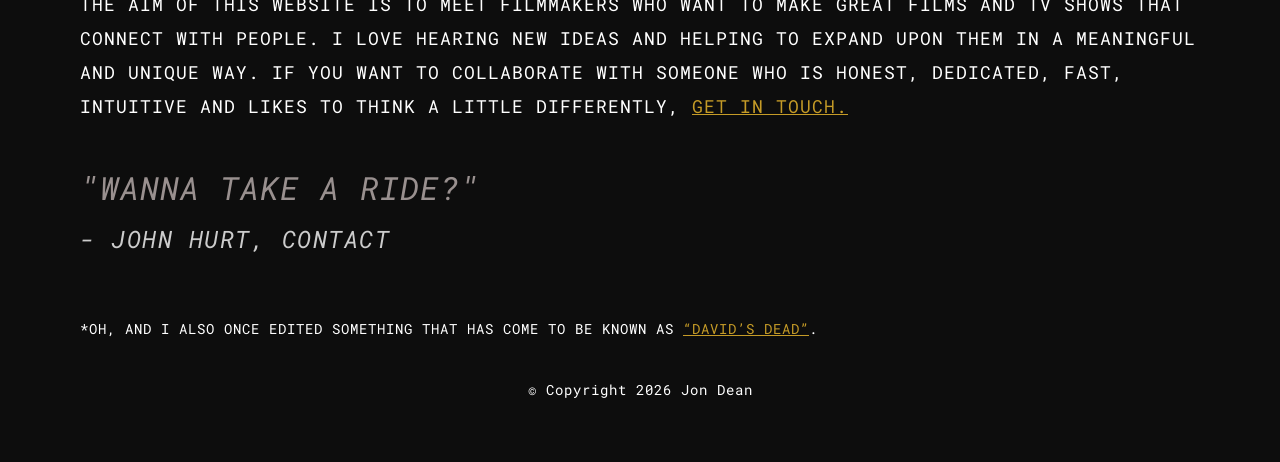
==== commit 9b4a7c6f: "Updated bio page" ====
--- a/index.html
+++ b/index.html
@@ -74,7 +74,7 @@
       </p>
 
       <p>
-        THE AIM OF THIS WEBSITE IS TO MEET FILMMAKERS WHO WANT TO MAKE GREAT FILMS AND TV SHOWS THAT CONNECT WITH PEOPLE. I LOVE HEARING NEW IDEAS AND HELPING TO EXPAND UPON THEM IN A MEANINGFUL AND UNIQUE WAY. IF YOU WANT TO COLLABORATE WITH SOMEONE WHO IS HONEST, DEDICATED, FAST, INTUITIVE AND LIKES TO THINK A LITTLE DIFFERENTLY, <a href="contact.html" class="inline-link">PLEASE GET IN TOUCH.</a>
+        THE AIM OF THIS WEBSITE IS TO MEET FILMMAKERS WHO WANT TO MAKE GREAT FILMS AND TV SHOWS THAT CONNECT WITH PEOPLE. I LOVE HEARING NEW IDEAS AND HELPING TO EXPAND UPON THEM IN A MEANINGFUL AND UNIQUE WAY. IF YOU WANT TO COLLABORATE WITH SOMEONE WHO IS HONEST, DEDICATED, FAST, INTUITIVE AND LIKES TO THINK A LITTLE DIFFERENTLY, <a href="contact.html" class="inline-link">GET IN TOUCH.</a>
       </p>
     </div>
 
--- a/style.css
+++ b/style.css
@@ -288,7 +288,7 @@
   font-style: italic;
 }
 
-/* Inline Link ("PLEASE GET IN TOUCH") */
+/* Inline Link ("GET IN TOUCH") */
 .script-body .inline-link {
   color: #c59b27;
   text-decoration: underline;
